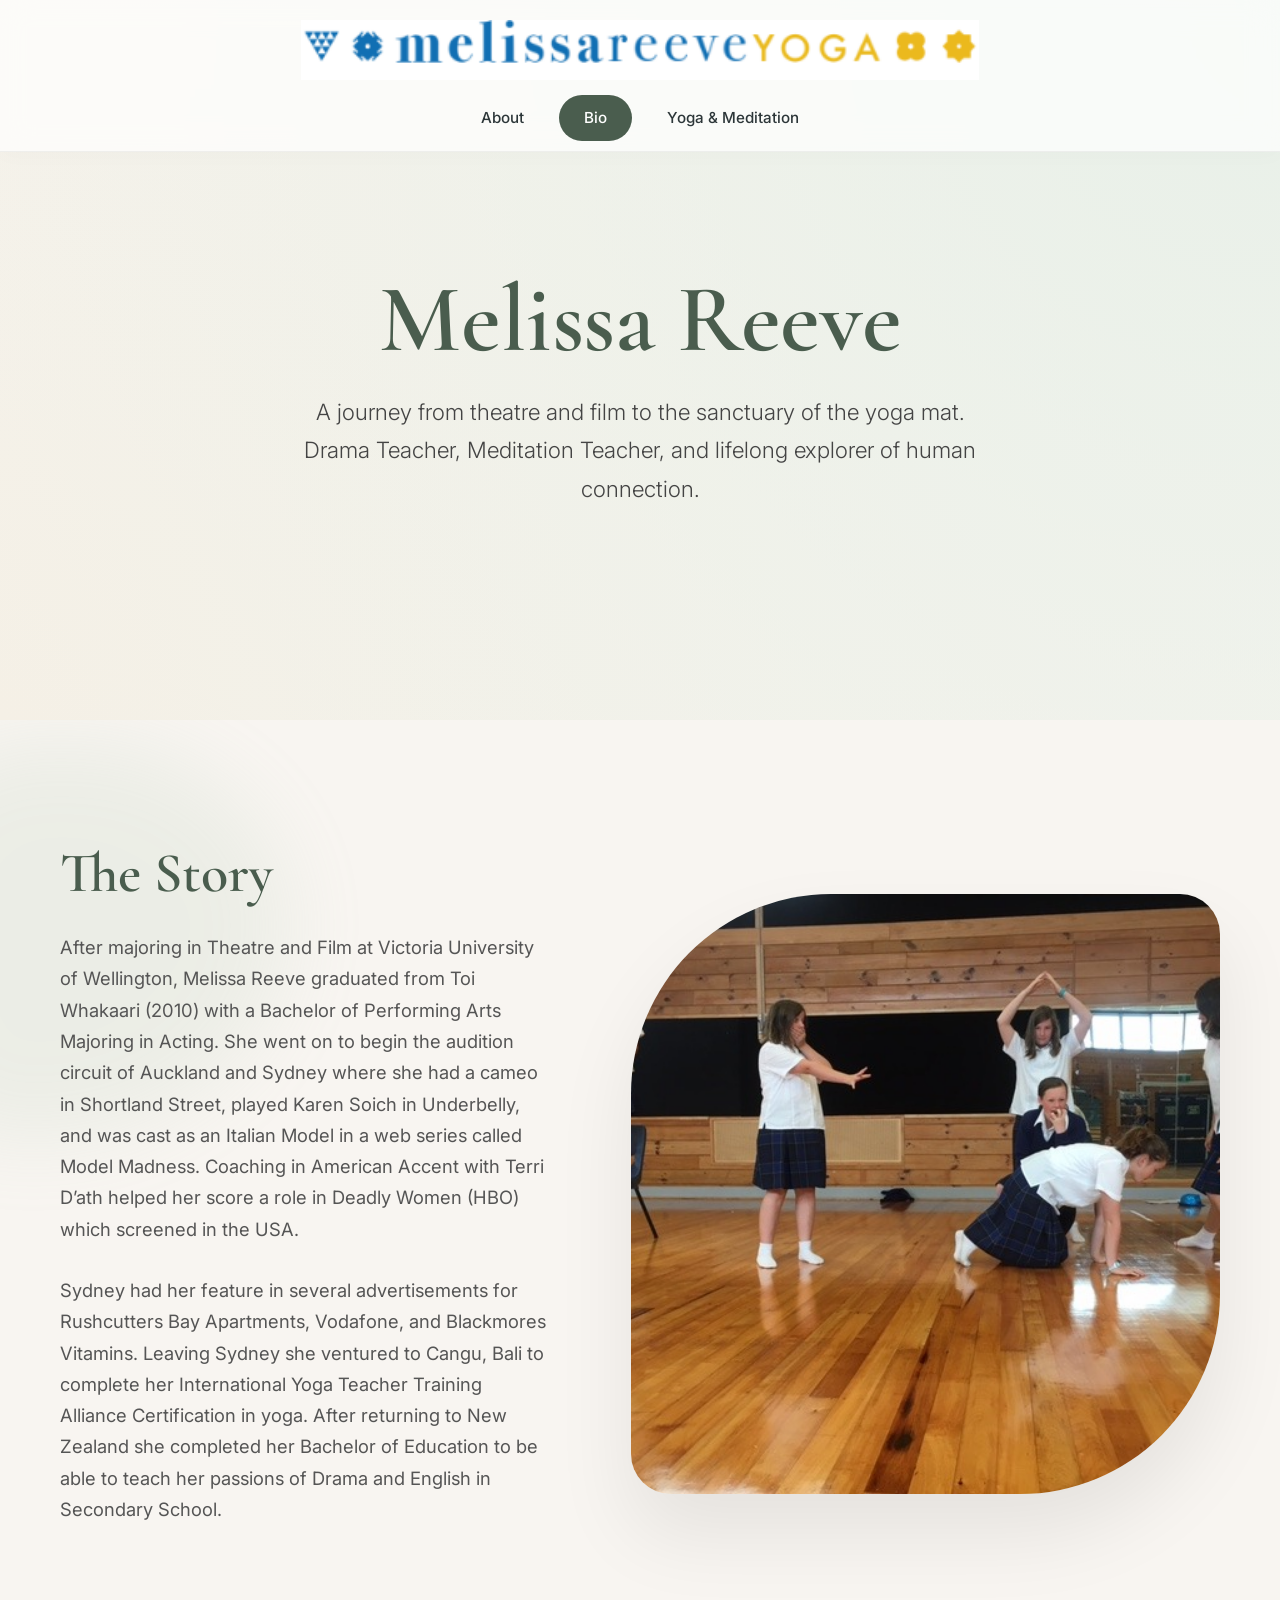
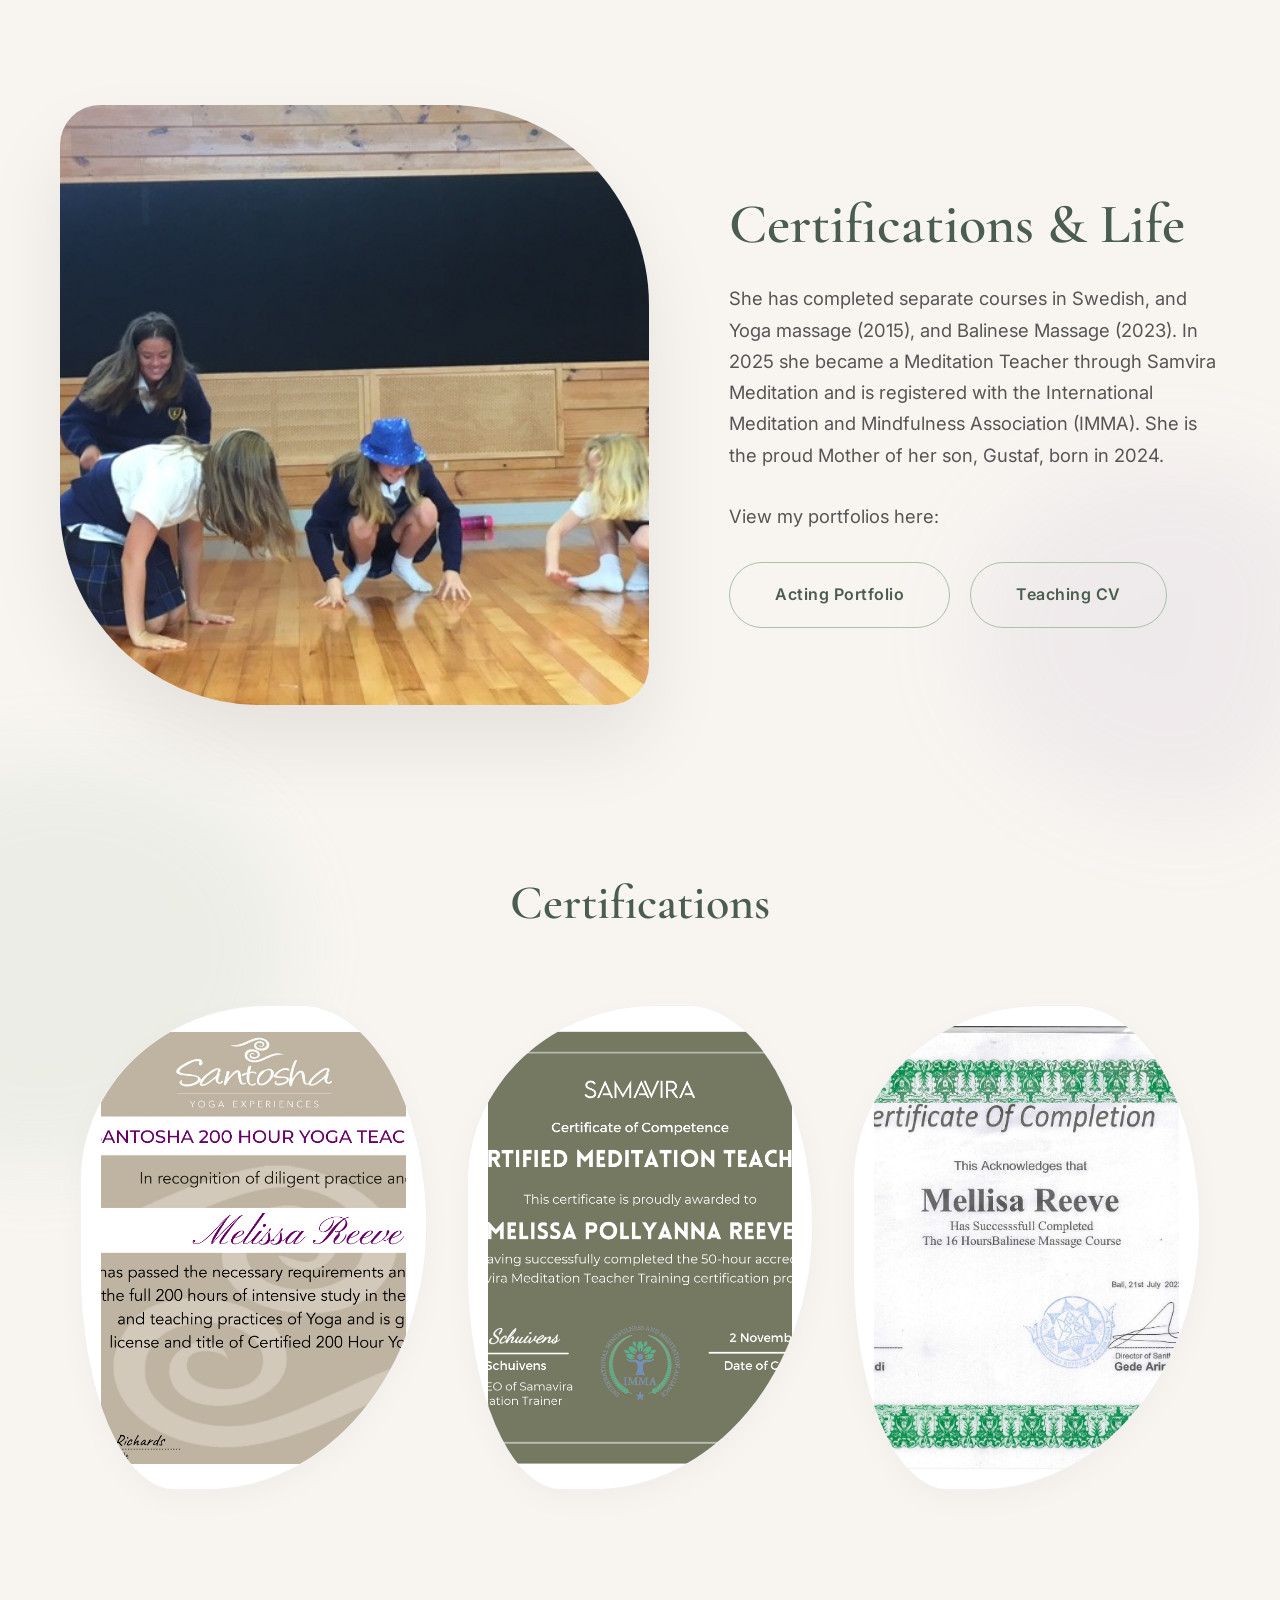
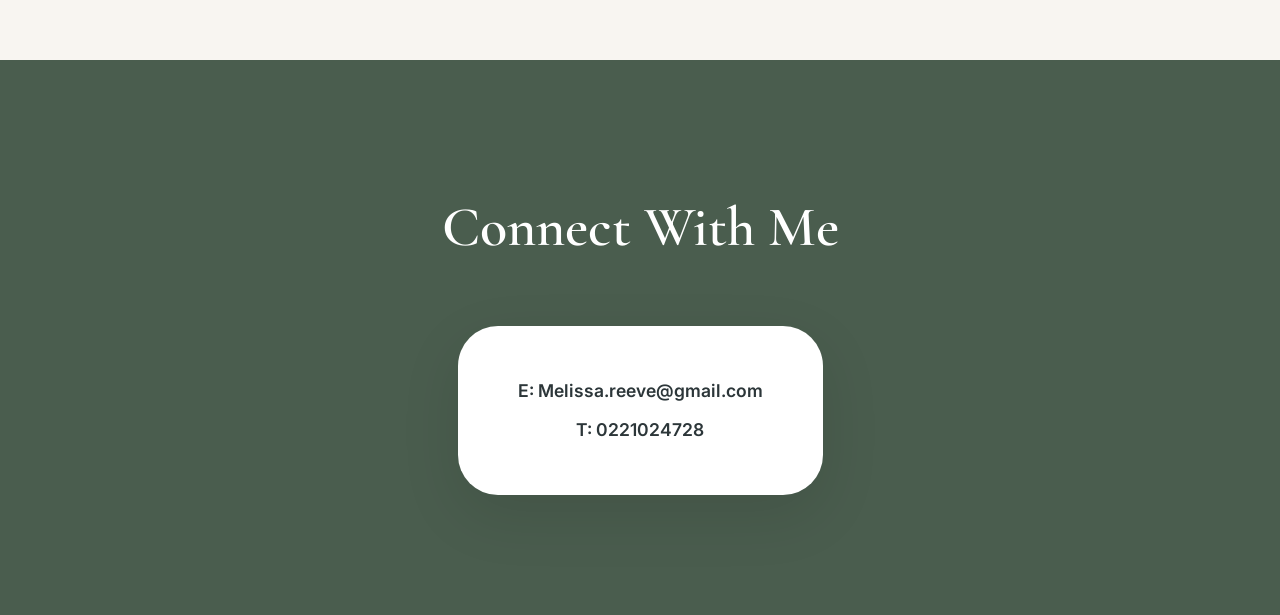
==== Bio_Page.html @ 7087f8f8 "Add files via upload" ====
<!DOCTYPE html>
<html lang="en">
<head>
    <meta charset="UTF-8">
    <meta name="viewport" content="width=device-width, initial-scale=1.0">
    <title>Bio | Melissa Reeve Yoga</title>
    <link rel="icon" type="image/png" href="images/favicon.png">
    <link href="https://fonts.googleapis.com" rel="stylesheet">
    <link rel="stylesheet" href="index.css">
</head>
<body class="home-bg">

    <header>
        <div class="logo">
            <img src="images/logo.png" alt="Logo">
        </div>
        <nav>
            <div class="nav-pill">
                <a href="index.html">About</a>
                <a href="Bio_Page.html" class="active-page">Bio</a>
                <a href="Yoga&Meditation_Page.html">Yoga & Meditation</a>
            </div>
        </nav>
    </header>

    <!-- Hero Section -->
    <section class="hero-wrapper reveal"> 
        <div class="hero-content">
            <h1>Melissa Reeve</h1>
            <p>A journey from theatre and film to the sanctuary of the yoga mat. Drama Teacher, Meditation Teacher, and lifelong explorer of human connection.</p>
        </div>
    </section>

    <!-- Bio Content Section -->
    <div class="section-container">
        <div class="feature-grid reveal">
            <div class="feature-info">
                <h2>The Story</h2>
                <p>After majoring in Theatre and Film at Victoria University of Wellington, Melissa Reeve graduated from Toi Whakaari (2010) with a Bachelor of Performing Arts Majoring in Acting. She went on to begin the audition circuit of Auckland and Sydney where she had a cameo in Shortland Street, played Karen Soich in Underbelly, and was cast as an Italian Model in a web series called Model Madness. Coaching in American Accent with Terri D’ath helped her score a role in Deadly Women (HBO) which screened in the USA.</p>
                <p>Sydney had her feature in several advertisements for Rushcutters Bay Apartments, Vodafone, and Blackmores Vitamins. Leaving Sydney she ventured to Cangu, Bali to complete her International Yoga Teacher Training Alliance Certification in yoga. After returning to New Zealand she completed her Bachelor of Education to be able to teach her passions of Drama and English in Secondary School.</p>
            </div>
            <div class="feature-image">
                <img src="images/drama_1.jpg" alt="Student Performance">
            </div>
        </div>

        <div class="feature-grid reverse reveal">
            <div class="feature-info">
                <h2>Certifications & Life</h2>
                <p>She has completed separate courses in Swedish, and Yoga massage (2015), and Balinese Massage (2023). In 2025 she became a Meditation Teacher through Samvira Meditation and is registered with the International Meditation and Mindfulness Association (IMMA). She is the proud Mother of her son, Gustaf, born in 2024.</p>
                <p>View my portfolios here:</p>
                <div style="display: flex; gap: 20px; flex-wrap: wrap;">
                    <a href="https://www.kirstybunny.co.nz/portfolio/talent-women/women/2673458/melissa-reeve" target="_blank" class="btn btn-secondary">Acting Portfolio</a>
                    <a href="https://docs.google.com/document/d/1_-db8T7nouvJMZvU5bCIPHaSEsqToyLHxcHbksSZbKo/edit?tab=t.0#heading=h.gjdgxs" target="_blank" class="btn btn-secondary">Teaching CV</a>
                </div>
            </div>
            <div class="feature-image">
                <img src="images/drama_4.jpg" alt="Teaching & Acting">
            </div>
        </div>
    </div>

    <!-- Certifications Section -->
    <div class="section-container reveal">
        <h2 style="text-align: center; font-size: 3rem; margin-bottom: 40px; color: var(--sage-dark);">Certifications</h2>
        <div style="display: grid; grid-template-columns: repeat(auto-fit, minmax(200px, 1fr)); gap: 40px; padding: 20px;">
            <div class="cert-pod"><img src="images/YogaCertificate.png" alt="Yoga certification"></div>
            <div class="cert-pod"><img src="images/MeditationCertificate.png" alt="Samvira Meditation Certificate"></div>
            <div class="cert-pod"><img src="images\MassageCertificate.jpg.jpg" alt="Message Certificate"></div>
        </div>
    </div>

    <!-- Contact Footer -->
    <section class="contact-section reveal">
        <h2 style="color: white; font-size: 3.5rem; margin-bottom: 20px;">Connect With Me</h2>
        <div class="contact-card-white">
            <p class="contact-info-text">E: Melissa.reeve@gmail.com</p>
            <p class="contact-info-text">T: 0221024728</p>
        </div>
    </section>

    <script src="index.js"></script>
</body>
</html>
---- index.css ----
@import url('https://fonts.googleapis.com/css2?family=Cormorant+Garamond:wght@400;600&family=Inter:wght@300;400;600&display=swap');

:root {
    --sage-dark: #4A5D4E;
    --sage-medium: #7F9F80;
    --sage-light: #A8C3A9;
    --earth-tan: #E5D3B3;
    --earth-cream: #F8F5F1;
    --lavender-dust: #A189B6;
    --text-main: #2C3639;
    --accent-gold: #D4AF37;
    --glass: rgba(255, 255, 255, 0.7);
    --transition-smooth: all 0.8s cubic-bezier(0.23, 1, 0.32, 1);
}

* {
    margin: 0;
    padding: 0;
    box-sizing: border-box;
    -webkit-font-smoothing: antialiased;
}

body {
    font-family: 'Inter', sans-serif;
    background-color: var(--earth-cream);
    color: var(--text-main);
    line-height: 1.7;
    overflow-x: hidden;
}

h1,
h2,
h3 {
    font-family: 'Cormorant Garamond', serif;
    font-weight: 600;
}

/* Header & Navigation */
header {
    position: fixed;
    top: 0;
    left: 0;
    width: 100%;
    z-index: 1000;
    display: flex;
    flex-direction: column;
    align-items: center;
    background: var(--glass);
    backdrop-filter: blur(15px);
    border-bottom: 1px solid rgba(0, 0, 0, 0.05);
    padding: 20px 0 10px;
    box-shadow: 0 4px 20px rgba(0, 0, 0, 0.02);
}

.logo {
    width: 100%;
    display: flex;
    justify-content: center;
    margin-bottom: 15px;
}

.logo img {
    height: 60px;
    width: auto;
}

nav .nav-pill {
    display: flex;
    gap: 10px;
}

nav a {
    text-decoration: none;
    color: var(--text-main);
    font-weight: 500;
    font-size: 0.95rem;
    padding: 10px 25px;
    border-radius: 100px;
    transition: var(--transition-smooth);
}

nav a:hover {
    background: rgba(255, 255, 255, 0.5);
}

nav a.active-page {
    background: var(--sage-dark);
    color: white;
}

/* Hero Section - Integration without a sole box */
.hero-wrapper {
    min-height: 80vh;
    display: flex;
    align-items: center;
    justify-content: center;
    padding: 200px 20px 100px;
    position: relative;
    background: radial-gradient(circle at top right, #e8f0e8, transparent),
                radial-gradient(circle at bottom left, #f5f0e6, transparent);
    text-align: center;
}

.hero-content {
    max-width: 900px;
    z-index: 2;
}

.hero-content h1 {
    font-size: clamp(3.5rem, 10vw, 6rem);
    color: var(--sage-dark);
    margin-bottom: 25px;
    line-height: 1;
}

.hero-content p {
    font-size: 1.4rem;
    color: #444;
    font-weight: 300;
    max-width: 700px;
    margin: 0 auto 40px;
}

/* Content Sections */
.section-container {
    max-width: 1200px;
    margin: 120px auto;
    padding: 0 20px;
}

.feature-grid {
    display: flex;
    align-items: center;
    gap: 80px;
    margin-bottom: 150px;
}

.feature-grid.reverse {
    flex-direction: row-reverse;
}

.feature-info {
    flex: 1;
}

.feature-info h2 {
    font-size: 3.5rem;
    color: var(--sage-dark);
    margin-bottom: 25px;
    line-height: 1.2;
}

.feature-info p {
    font-size: 1.15rem;
    color: #555;
    margin-bottom: 30px;
}

.feature-image {
    flex: 1.2;
    position: relative;
}

.feature-image img {
    width: 100%;
    height: 600px;
    object-fit: cover;
    border-radius: 200px 40px 200px 40px; /* Leaves shape */
    box-shadow: 0 40px 80px rgba(0, 0, 0, 0.08);
    transition: var(--transition-smooth);
}

.feature-grid.reverse .feature-image img {
    border-radius: 40px 200px 40px 200px;
}

.feature-image img:hover {
    transform: scale(1.02);
}

/* Decorative Blobs */
.section-container {
    position: relative;
    overflow: visible;
}

.section-container::before {
    content: '';
    position: absolute;
    top: -100px;
    left: -150px;
    width: 400px;
    height: 400px;
    background: var(--sage-light);
    opacity: 0.15;
    border-radius: 40% 60% 70% 30% / 40% 50% 60% 50%; /* Organic blob */
    z-index: -1;
    filter: blur(40px);
}

.feature-grid.reverse::after {
    content: '';
    position: absolute;
    bottom: -100px;
    right: -100px;
    width: 350px;
    height: 350px;
    background: var(--lavender-dust);
    opacity: 0.1;
    border-radius: 60% 40% 30% 70% / 50% 30% 70% 50%;
    z-index: -1;
    filter: blur(50px);
}

/* Modern Slideshow */
.slideshow-wrapper {
    margin: 150px 0;
    overflow: hidden;
}

.slideshow-container {
    position: relative;
    width: 100%;
    height: 70vh;
    background: var(--sage-dark);
}

.slide {
    position: absolute;
    top: 0;
    left: 0;
    width: 100%;
    height: 100%;
    opacity: 0;
    transition: opacity 1.5s ease;
}

.slide.active {
    opacity: 1;
}

.slide img {
    width: 100%;
    height: 100%;
    object-fit: contain;
    display: block;
}

/* Contact Section */
.contact-section {
    text-align: center;
    background: var(--sage-dark);
    padding: 120px 20px;
    color: white;
    position: relative;
    overflow: hidden;
    margin-top: 150px;
}

.contact-card-white {
    background: white;
    color: var(--text-main);
    display: inline-block;
    padding: 40px 60px;
    border-radius: 40px;
    box-shadow: 0 20px 60px rgba(0,0,0,0.1);
    margin-top: 30px;
}

.contact-info-text {
    font-family: 'Inter', sans-serif;
    font-weight: 600;
    font-size: 1.1rem;
    margin: 10px 0;
}

/* Buttons */
.btn {
    display: inline-block;
    padding: 18px 45px;
    background: var(--sage-dark);
    color: white;
    text-decoration: none;
    border-radius: 100px;
    font-weight: 600;
    font-size: 1rem;
    letter-spacing: 0.5px;
    transition: var(--transition-smooth);
    border: 1px solid transparent;
}

.btn:hover {
    transform: translateY(-5px);
    box-shadow: 0 15px 30px rgba(74, 93, 78, 0.2);
    background: #3e4e42;
}

.btn-small {
    padding: 10px 25px;
    font-size: 0.85rem;
}

.btn-secondary {
    background: transparent;
    border: 1px solid var(--sage-light);
    color: var(--sage-dark);
}

.btn-secondary:hover {
    background: var(--sage-light);
    color: white;
}

.btn-light {
    background: white;
    color: var(--sage-dark);
}

.btn-light:hover {
    background: var(--earth-cream);
    transform: translateY(-5px);
}

/* Animations */
.reveal {
    opacity: 0;
    transform: translateY(50px);
    transition: var(--transition-smooth);
}

.reveal.active {
    opacity: 1;
    transform: translateY(0);
}

/* Responsive */
@media (max-width: 991px) {
    header {
        padding: 10px 20px;
    }

    .logo img {
        height: 30px;
    }

    .feature-grid {
        flex-direction: column;
        gap: 50px;
        text-align: center;
    }

    .feature-grid.reverse {
        flex-direction: column;
    }

    .feature-info h2 {
        font-size: 2.8rem;
    }

    .contact-section h2 {
        font-size: 3rem;
    }

    .pc-only {
        display: none;
    }
}

.cert-pod {
    cursor: pointer;
    aspect-ratio: 1/1.4;
    background: white;
    border: 1px solid rgba(0, 0, 0, 0.05);
    border-radius: 60% 40% 70% 30% / 40% 50% 60% 50%;
    display: flex;
    align-items: center;
    justify-content: center;
    text-align: center;
    padding: 20px;
    font-size: 0.9rem;
    color: var(--sage-dark);
    box-shadow: 0 10px 30px rgba(0,0,0,0.03);
    transition: var(--transition-smooth);
    overflow: hidden;
}

.cert-pod img {
    width: 100%;
    height: 100%;
    object-fit: cover;
    transition: var(--transition-smooth);
}

.cert-pod:hover img {
    transform: scale(1.1);
}

/* Lightbox Overlay */
.lightbox-overlay {
    position: fixed;
    top: 0;
    left: 0;
    width: 100%;
    height: 100%;
    background: rgba(0, 0, 0, 0.85);
    backdrop-filter: blur(10px);
    z-index: 2000;
    display: flex;
    align-items: center;
    justify-content: center;
    opacity: 0;
    visibility: hidden;
    transition: all 0.5s ease;
    cursor: zoom-out;
}

.lightbox-overlay.active {
    opacity: 1;
    visibility: visible;
}

.lightbox-content {
    max-width: 90%;
    max-height: 90vh;
    border-radius: 20px;
    box-shadow: 0 40px 100px rgba(0, 0, 0, 0.5);
    transform: scale(0.8);
    transition: all 0.5s cubic-bezier(0.23, 1, 0.32, 1);
}

.lightbox-overlay.active .lightbox-content {
    transform: scale(1);
}

.lightbox-close {
    position: absolute;
    top: 30px;
    right: 40px;
    color: white;
    font-size: 2rem;
    cursor: pointer;
    font-family: Arial, sans-serif;
    transition: transform 0.3s ease;
}

.lightbox-close:hover {
    transform: rotate(90deg);
}

.cert-pod:hover {
    transform: rotate(2deg) scale(1.05);
    border-color: var(--sage-light);
    border-radius: 40% 60% 30% 70% / 50% 40% 50% 60%;
}
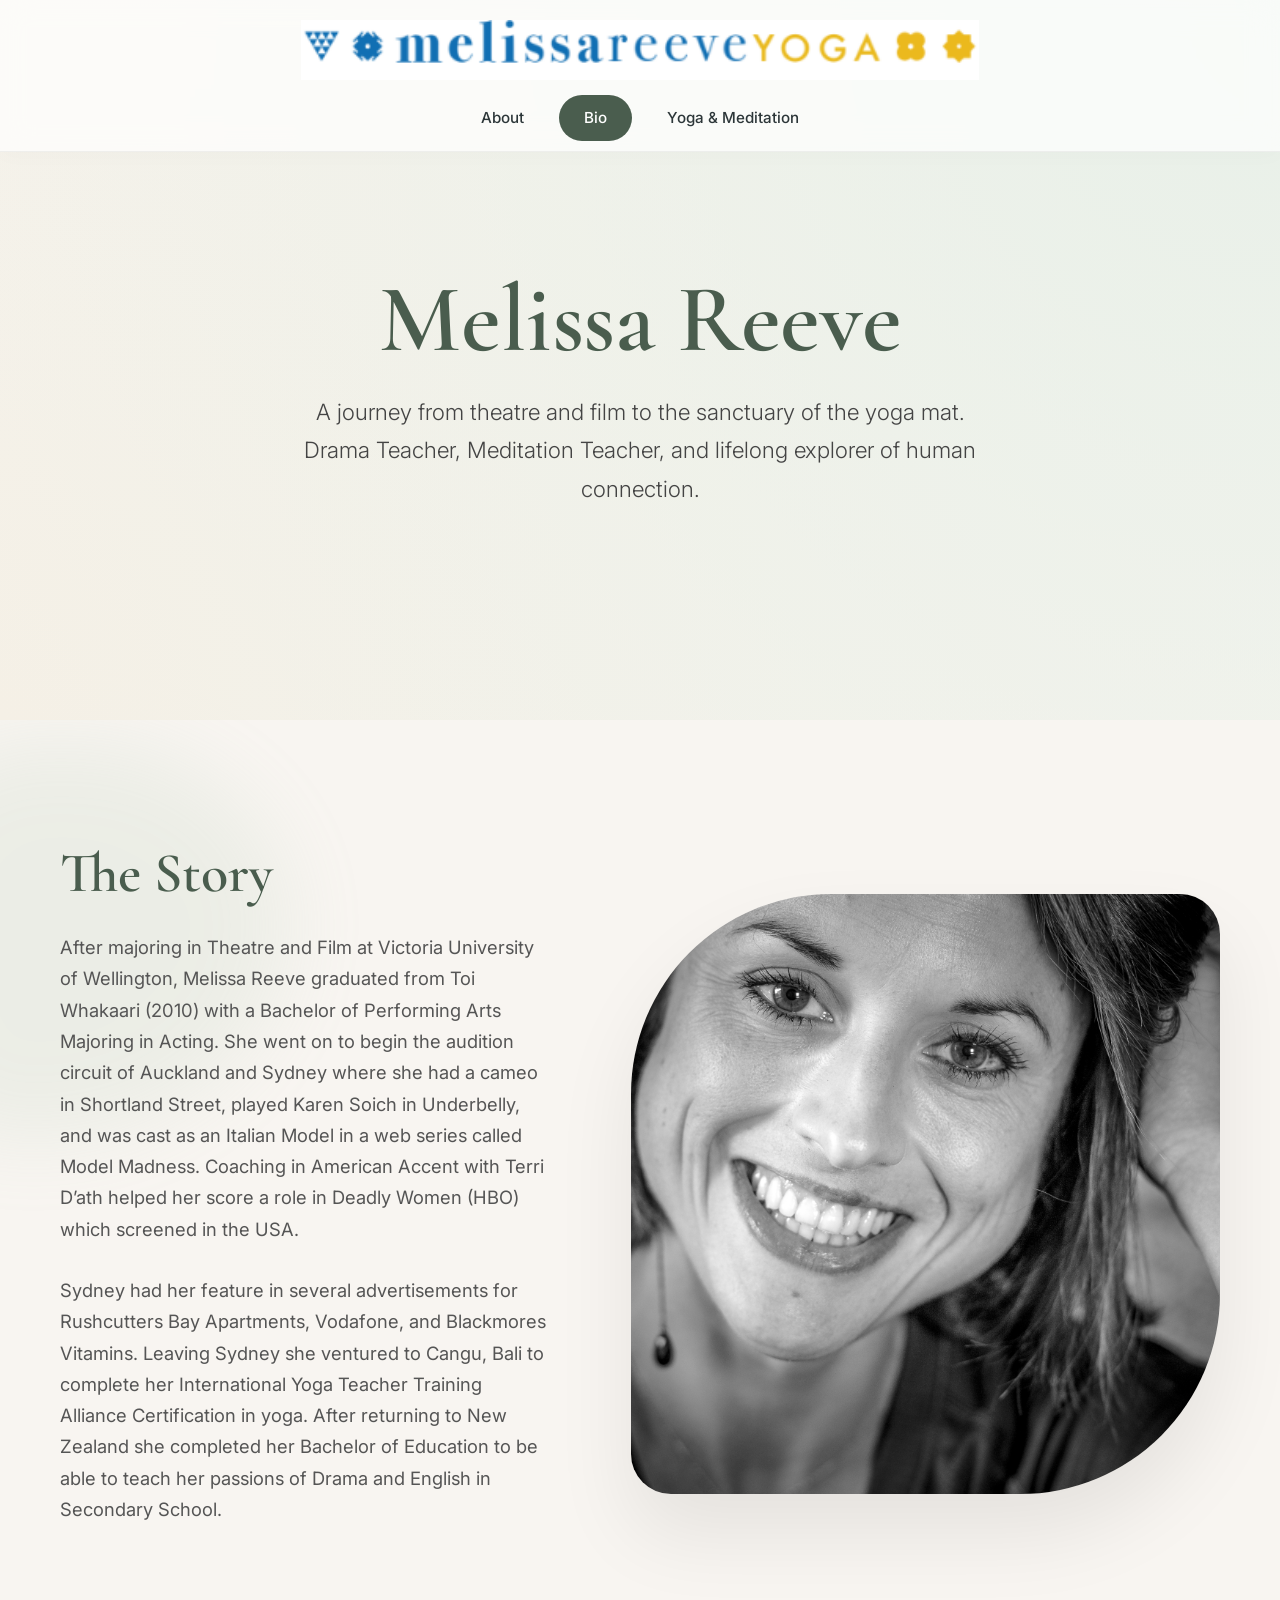
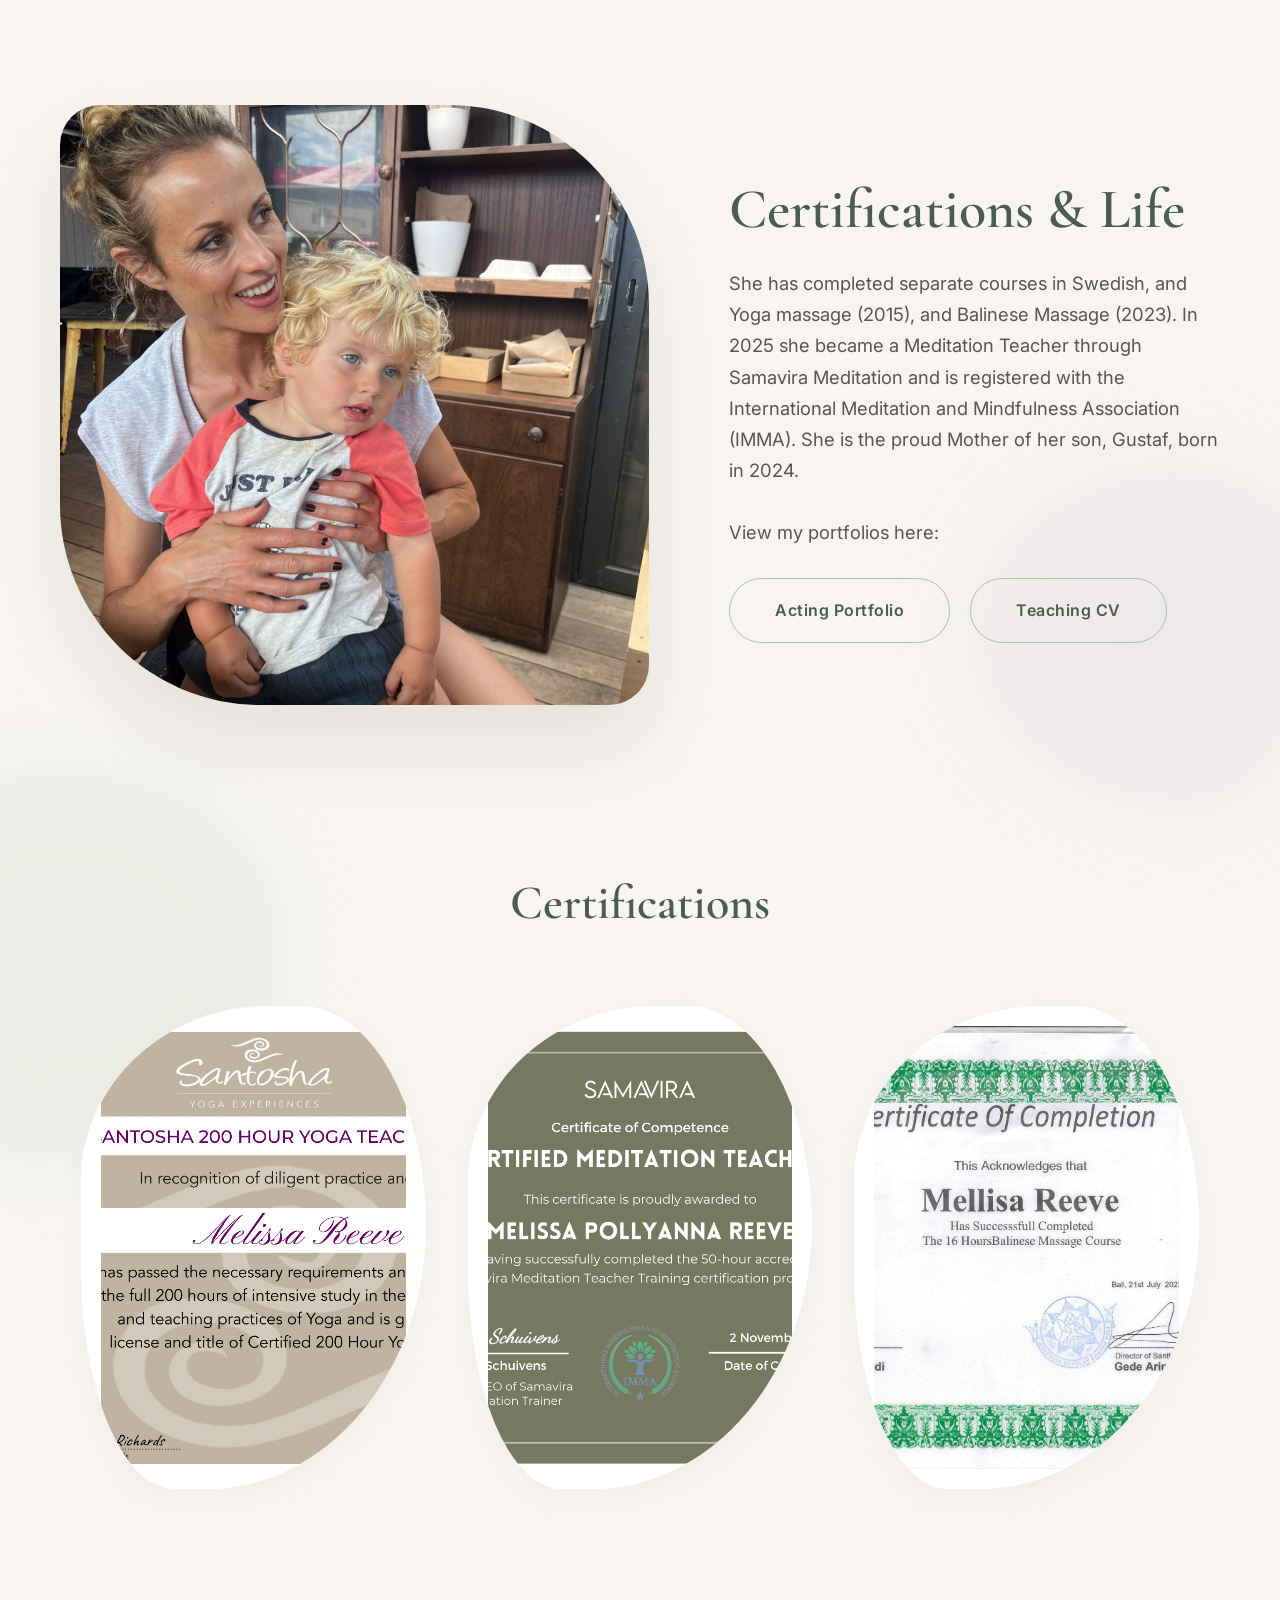
==== commit 2c0ffa7a: "Add files via upload" ====
--- a/Bio_Page.html
+++ b/Bio_Page.html
@@ -40,14 +40,14 @@
                 <p>Sydney had her feature in several advertisements for Rushcutters Bay Apartments, Vodafone, and Blackmores Vitamins. Leaving Sydney she ventured to Cangu, Bali to complete her International Yoga Teacher Training Alliance Certification in yoga. After returning to New Zealand she completed her Bachelor of Education to be able to teach her passions of Drama and English in Secondary School.</p>
             </div>
             <div class="feature-image">
-                <img src="images/drama_1.jpg" alt="Student Performance">
+                <img src="images\Bio1.jpg" alt="Portrait">
             </div>
         </div>
 
         <div class="feature-grid reverse reveal">
             <div class="feature-info">
                 <h2>Certifications & Life</h2>
-                <p>She has completed separate courses in Swedish, and Yoga massage (2015), and Balinese Massage (2023). In 2025 she became a Meditation Teacher through Samvira Meditation and is registered with the International Meditation and Mindfulness Association (IMMA). She is the proud Mother of her son, Gustaf, born in 2024.</p>
+                <p>She has completed separate courses in Swedish, and Yoga massage (2015), and Balinese Massage (2023). In 2025 she became a Meditation Teacher through Samavira Meditation and is registered with the International Meditation and Mindfulness Association (IMMA). She is the proud Mother of her son, Gustaf, born in 2024.</p>
                 <p>View my portfolios here:</p>
                 <div style="display: flex; gap: 20px; flex-wrap: wrap;">
                     <a href="https://www.kirstybunny.co.nz/portfolio/talent-women/women/2673458/melissa-reeve" target="_blank" class="btn btn-secondary">Acting Portfolio</a>
@@ -55,7 +55,7 @@
                 </div>
             </div>
             <div class="feature-image">
-                <img src="images/drama_4.jpg" alt="Teaching & Acting">
+                <img src="images\Bio2.jpeg" alt="Photo With Son">
             </div>
         </div>
     </div>
